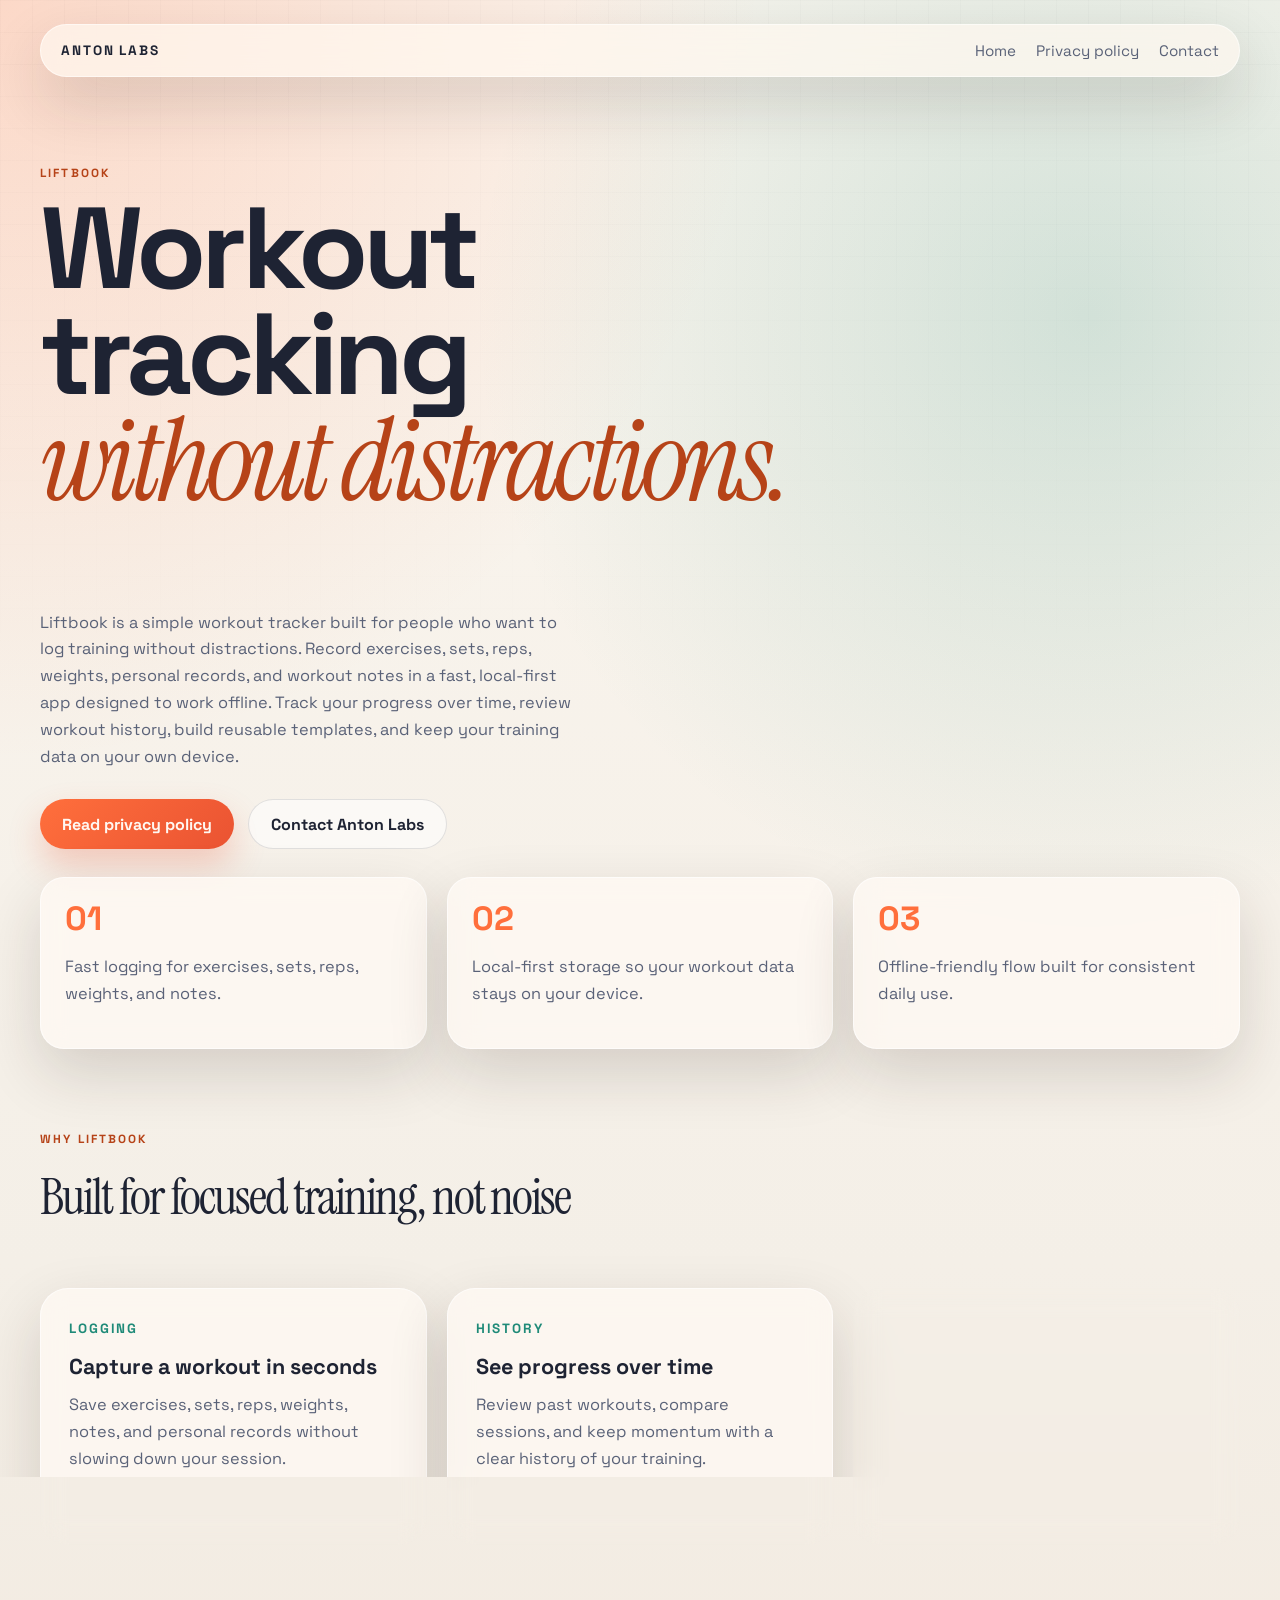
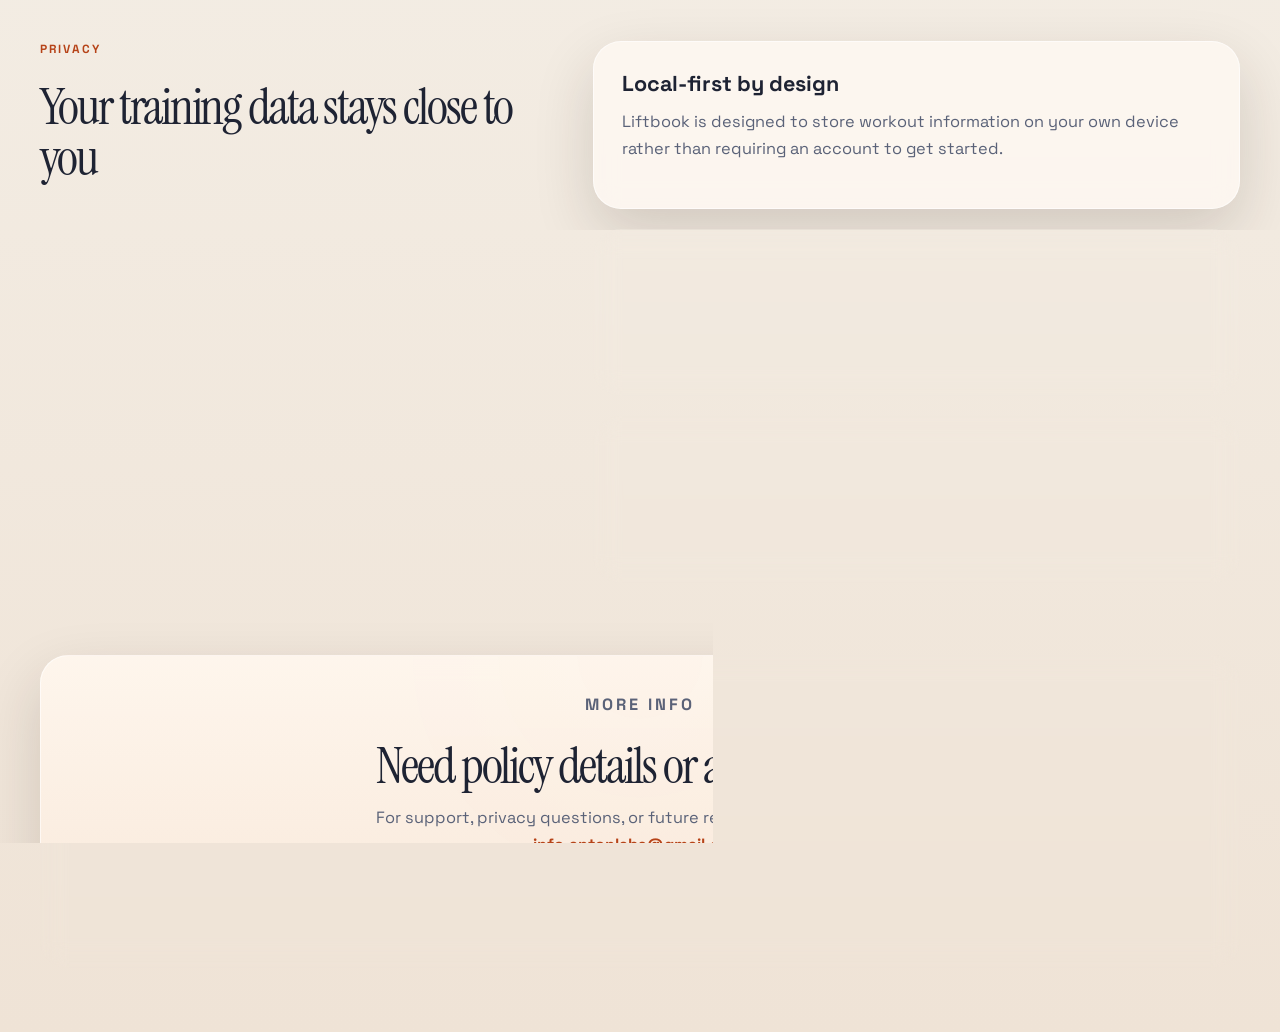
==== liftbook/index.html @ a111f19c "Add Liftbook landing and privacy pages" ====
<!DOCTYPE html>
<html lang="en">
  <head>
    <meta charset="UTF-8" />
    <meta name="viewport" content="width=device-width, initial-scale=1.0" />
    <meta
      name="description"
      content="Liftbook is a simple workout tracker built for people who want to log training without distractions."
    />
    <title>Liftbook | Anton Labs</title>
    <link rel="preconnect" href="https://fonts.googleapis.com" />
    <link rel="preconnect" href="https://fonts.gstatic.com" crossorigin />
    <link
      href="https://fonts.googleapis.com/css2?family=Instrument+Serif:ital@0;1&family=Space+Grotesk:wght@400;500;700&display=swap"
      rel="stylesheet"
    />
    <link rel="stylesheet" href="../styles.css" />
  </head>
  <body>
    <div class="page-shell">
      <header class="site-header">
        <a class="brand" href="../">ANTON LABS</a>
        <nav class="site-nav">
          <a href="../">Home</a>
          <a href="privacy-policy/">Privacy policy</a>
          <a href="mailto:info.antonlabs@gmail.com">Contact</a>
        </nav>
      </header>

      <main class="app-page">
        <section class="hero hero-single">
          <div class="hero-copy">
            <p class="eyebrow">Liftbook</p>
            <h1>
              Workout tracking
              <span>without distractions.</span>
            </h1>
            <p class="hero-text">
              Liftbook is a simple workout tracker built for people who want to
              log training without distractions. Record exercises, sets, reps,
              weights, personal records, and workout notes in a fast,
              local-first app designed to work offline. Track your progress
              over time, review workout history, build reusable templates, and
              keep your training data on your own device.
            </p>
            <div class="hero-actions">
              <a class="button button-primary" href="privacy-policy/">
                Read privacy policy
              </a>
              <a class="button button-secondary" href="mailto:info.antonlabs@gmail.com">
                Contact Anton Labs
              </a>
            </div>
          </div>
        </section>

        <section class="metrics">
          <div>
            <span class="metric-value">01</span>
            <p>Fast logging for exercises, sets, reps, weights, and notes.</p>
          </div>
          <div>
            <span class="metric-value">02</span>
            <p>Local-first storage so your workout data stays on your device.</p>
          </div>
          <div>
            <span class="metric-value">03</span>
            <p>Offline-friendly flow built for consistent daily use.</p>
          </div>
        </section>

        <section class="section">
          <div class="section-heading">
            <p class="eyebrow">Why Liftbook</p>
            <h2>Built for focused training, not noise</h2>
          </div>
          <div class="card-grid">
            <article class="info-card">
              <span class="card-tag">Logging</span>
              <h3>Capture a workout in seconds</h3>
              <p>
                Save exercises, sets, reps, weights, notes, and personal
                records without slowing down your session.
              </p>
            </article>
            <article class="info-card">
              <span class="card-tag">History</span>
              <h3>See progress over time</h3>
              <p>
                Review past workouts, compare sessions, and keep momentum with a
                clear history of your training.
              </p>
            </article>
            <article class="info-card">
              <span class="card-tag">Templates</span>
              <h3>Reuse routines that already work</h3>
              <p>
                Build repeatable workout templates so recurring training days
                are quicker to start and easier to track.
              </p>
            </article>
          </div>
        </section>

        <section class="section split-section">
          <div class="section-heading">
            <p class="eyebrow">Privacy</p>
            <h2>Your training data stays close to you</h2>
          </div>
          <div class="focus-list">
            <div class="focus-item">
              <h3>Local-first by design</h3>
              <p>
                Liftbook is designed to store workout information on your own
                device rather than requiring an account to get started.
              </p>
            </div>
            <div class="focus-item">
              <h3>Offline-friendly</h3>
              <p>
                The core app experience is built to keep working even when you
                do not have a connection.
              </p>
            </div>
            <div class="focus-item">
              <h3>Clear public policy</h3>
              <p>
                A dedicated privacy policy page explains what data the app
                stores, how it is used, and how to contact Anton Labs.
              </p>
            </div>
          </div>
        </section>

        <section class="cta">
          <p class="eyebrow">More info</p>
          <h2>Need policy details or app support?</h2>
          <p>
            For support, privacy questions, or future release updates, contact
            <a class="contact-link" href="mailto:info.antonlabs@gmail.com">info.antonlabs@gmail.com</a>.
          </p>
          <div class="hero-actions">
            <a class="button button-primary" href="privacy-policy/">
              Open privacy policy
            </a>
            <a class="button button-secondary" href="../">
              Back to Anton Labs
            </a>
          </div>
        </section>
      </main>
    </div>

    <script src="../script.js"></script>
  </body>
</html>
---- styles.css ----
:root {
  --bg: #f4efe7;
  --bg-strong: #e7d8c6;
  --panel: rgba(255, 250, 244, 0.72);
  --panel-strong: rgba(33, 40, 64, 0.92);
  --text: #1e2333;
  --muted: #5a6278;
  --line: rgba(30, 35, 51, 0.12);
  --accent: #ff6f3c;
  --accent-deep: #b64318;
  --accent-cool: #1f8a78;
  --shadow: 0 24px 60px rgba(44, 34, 24, 0.16);
}

* {
  box-sizing: border-box;
}

html {
  scroll-behavior: smooth;
}

body {
  margin: 0;
  min-height: 100vh;
  font-family: "Space Grotesk", sans-serif;
  color: var(--text);
  background:
    radial-gradient(circle at top left, rgba(255, 111, 60, 0.22), transparent 26%),
    radial-gradient(circle at 85% 12%, rgba(31, 138, 120, 0.18), transparent 24%),
    linear-gradient(180deg, #fbf6ef 0%, var(--bg) 48%, #efe3d6 100%);
}

body::before {
  content: "";
  position: fixed;
  inset: 0;
  pointer-events: none;
  background-image: linear-gradient(rgba(30, 35, 51, 0.03) 1px, transparent 1px),
    linear-gradient(90deg, rgba(30, 35, 51, 0.03) 1px, transparent 1px);
  background-size: 32px 32px;
  mask-image: linear-gradient(180deg, rgba(0, 0, 0, 0.5), transparent 80%);
}

.page-shell {
  width: min(1200px, calc(100% - 32px));
  margin: 0 auto;
  padding: 24px 0 48px;
}

.site-header {
  position: sticky;
  top: 16px;
  z-index: 10;
  display: flex;
  align-items: center;
  justify-content: space-between;
  gap: 24px;
  padding: 16px 20px;
  border: 1px solid rgba(255, 255, 255, 0.55);
  border-radius: 999px;
  background: rgba(255, 248, 240, 0.7);
  backdrop-filter: blur(14px);
  box-shadow: var(--shadow);
}

.brand,
.site-nav a,
.button {
  text-decoration: none;
}

.brand {
  color: var(--text);
  font-weight: 700;
  letter-spacing: 0.14em;
  font-size: 0.85rem;
}

.site-nav {
  display: flex;
  gap: 20px;
}

.site-nav a {
  color: var(--muted);
  font-size: 0.95rem;
}

.hero {
  display: grid;
  grid-template-columns: 1.2fr 0.8fr;
  gap: 40px;
  padding: 88px 0 56px;
  align-items: center;
}

.eyebrow {
  margin: 0 0 16px;
  color: var(--accent-deep);
  text-transform: uppercase;
  letter-spacing: 0.18em;
  font-size: 0.74rem;
  font-weight: 700;
}

h1,
h2,
h3,
p {
  margin-top: 0;
}

h1 {
  max-width: 10ch;
  font-size: clamp(3.6rem, 9vw, 7.2rem);
  line-height: 0.92;
  letter-spacing: -0.05em;
}

h1 span,
h2 {
  font-family: "Instrument Serif", serif;
  font-weight: 400;
}

h1 span {
  display: block;
  color: var(--accent-deep);
  font-style: italic;
}

.hero-text,
.info-card p,
.focus-item p,
.cta p,
.metrics p {
  color: var(--muted);
  line-height: 1.65;
  font-size: 1.02rem;
}

.hero-text {
  max-width: 34rem;
  margin-bottom: 28px;
}

.hero-actions {
  display: flex;
  flex-wrap: wrap;
  gap: 14px;
}

.button {
  display: inline-flex;
  align-items: center;
  justify-content: center;
  min-height: 50px;
  padding: 0 22px;
  border-radius: 999px;
  font-weight: 700;
  transition: transform 180ms ease, box-shadow 180ms ease, background-color 180ms ease;
}

.button:hover,
.button:focus-visible {
  transform: translateY(-2px);
}

.button-primary {
  color: #fff8f2;
  background: linear-gradient(135deg, var(--accent) 0%, #ea5332 100%);
  box-shadow: 0 16px 32px rgba(234, 83, 50, 0.25);
}

.button-secondary {
  color: var(--text);
  border: 1px solid var(--line);
  background: rgba(255, 255, 255, 0.55);
}

.hero-stage {
  position: relative;
  min-height: 420px;
  border-radius: 36px;
  overflow: hidden;
  background:
    radial-gradient(circle at 28% 30%, rgba(255, 255, 255, 0.95), transparent 28%),
    linear-gradient(160deg, #202743 0%, #223c55 54%, #152125 100%);
  box-shadow: var(--shadow);
}

.orb {
  position: absolute;
  border-radius: 50%;
  filter: blur(10px);
  opacity: 0.9;
}

.orb-one {
  width: 180px;
  height: 180px;
  top: 56px;
  left: 42px;
  background: radial-gradient(circle, rgba(255, 111, 60, 0.95), rgba(255, 111, 60, 0.12));
  animation: drift 6s ease-in-out infinite;
}

.orb-two {
  width: 220px;
  height: 220px;
  right: 10px;
  bottom: 20px;
  background: radial-gradient(circle, rgba(31, 138, 120, 0.92), rgba(31, 138, 120, 0.08));
  animation: drift 8s ease-in-out infinite reverse;
}

.stage-card {
  position: absolute;
  border-radius: 24px;
  backdrop-filter: blur(12px);
}

.card-main {
  left: 38px;
  right: 38px;
  bottom: 38px;
  padding: 24px;
  background: rgba(255, 248, 240, 0.12);
  border: 1px solid rgba(255, 255, 255, 0.16);
  color: white;
}

.card-main strong {
  display: block;
  margin-bottom: 6px;
  font-size: 1.5rem;
}

.card-main p,
.card-accent {
  color: rgba(255, 245, 239, 0.84);
}

.card-label {
  display: inline-block;
  margin-bottom: 10px;
  padding: 6px 10px;
  border-radius: 999px;
  background: rgba(255, 255, 255, 0.1);
  font-size: 0.72rem;
  letter-spacing: 0.12em;
  text-transform: uppercase;
}

.card-accent {
  top: 36px;
  right: 34px;
  display: flex;
  align-items: center;
  gap: 10px;
  padding: 14px 16px;
  background: rgba(255, 255, 255, 0.08);
  border: 1px solid rgba(255, 255, 255, 0.12);
}

.tiny-dot {
  width: 10px;
  height: 10px;
  border-radius: 50%;
  background: #95f0de;
  box-shadow: 0 0 18px rgba(149, 240, 222, 0.8);
}

.metrics,
.card-grid,
.focus-list {
  display: grid;
  gap: 20px;
}

.metrics {
  grid-template-columns: repeat(3, minmax(0, 1fr));
  padding: 0 0 34px;
}

.metrics > div,
.info-card,
.focus-item,
.cta {
  border: 1px solid rgba(255, 255, 255, 0.58);
  background: var(--panel);
  box-shadow: var(--shadow);
  backdrop-filter: blur(12px);
}

.metrics > div {
  border-radius: 24px;
  padding: 24px;
}

.metric-value {
  display: inline-block;
  margin-bottom: 18px;
  color: var(--accent);
  font-size: 2.1rem;
  font-weight: 700;
  line-height: 1;
}

.section {
  padding: 48px 0;
}

.section-heading {
  display: grid;
  gap: 10px;
  margin-bottom: 24px;
}

h2 {
  font-size: clamp(2.2rem, 4vw, 4rem);
  line-height: 0.98;
  letter-spacing: -0.04em;
}

.card-grid {
  grid-template-columns: repeat(3, minmax(0, 1fr));
}

.info-card,
.focus-item,
.cta {
  border-radius: 28px;
  padding: 28px;
}

.card-tag {
  display: inline-block;
  margin-bottom: 16px;
  color: var(--accent-cool);
  font-size: 0.84rem;
  font-weight: 700;
  text-transform: uppercase;
  letter-spacing: 0.14em;
}

.info-card h3,
.focus-item h3 {
  margin-bottom: 12px;
  font-size: 1.35rem;
}

.split-section {
  display: grid;
  grid-template-columns: 0.9fr 1.1fr;
  gap: 24px;
  align-items: start;
}

.focus-list {
  grid-template-columns: 1fr;
}

.focus-item:nth-child(2) {
  background: rgba(255, 237, 224, 0.84);
}

.focus-item:nth-child(3) {
  background: rgba(235, 250, 246, 0.9);
}

.cta {
  margin: 24px 0 16px;
  padding: 36px 32px;
  text-align: center;
  background:
    linear-gradient(180deg, rgba(255, 247, 238, 0.92), rgba(249, 232, 217, 0.92)),
    radial-gradient(circle at top, rgba(255, 111, 60, 0.16), transparent 40%);
}

.cta h2 {
  margin-bottom: 14px;
}

.cta p {
  max-width: 42rem;
  margin: 0 auto 22px;
}

.contact-link {
  color: var(--accent-deep);
  font-weight: 700;
  text-decoration-thickness: 2px;
  text-underline-offset: 0.18em;
}

.text-link {
  color: var(--accent-deep);
  font-weight: 700;
  text-decoration: none;
}

.text-link:hover,
.text-link:focus-visible {
  text-decoration: underline;
  text-decoration-thickness: 2px;
  text-underline-offset: 0.2em;
}

.hero-single {
  grid-template-columns: 1fr;
  padding-bottom: 28px;
}

.app-page .hero-copy,
.policy-heading,
.policy-card {
  max-width: 960px;
}

.policy-page {
  padding: 68px 0 48px;
}

.policy-heading {
  margin: 0 auto 24px;
}

.policy-card {
  margin: 0 auto;
  padding: 32px;
  border: 1px solid rgba(255, 255, 255, 0.58);
  border-radius: 28px;
  background: var(--panel);
  box-shadow: var(--shadow);
  backdrop-filter: blur(12px);
}

.policy-card h2 {
  margin: 28px 0 12px;
  font-size: clamp(1.6rem, 3vw, 2.3rem);
}

.policy-card p,
.policy-list li {
  color: var(--muted);
  line-height: 1.7;
  font-size: 1rem;
}

.policy-list {
  margin: 0 0 12px;
  padding-left: 22px;
}

.reveal {
  opacity: 0;
  transform: translateY(28px);
  transition: opacity 700ms ease, transform 700ms ease;
}

.reveal.is-visible {
  opacity: 1;
  transform: translateY(0);
}

@keyframes drift {
  0%,
  100% {
    transform: translate3d(0, 0, 0) scale(1);
  }
  50% {
    transform: translate3d(0, -14px, 0) scale(1.04);
  }
}

@media (max-width: 920px) {
  .hero,
  .split-section,
  .card-grid,
  .metrics {
    grid-template-columns: 1fr;
  }

  .hero {
    padding-top: 52px;
  }

  h1 {
    max-width: 12ch;
  }
}

@media (max-width: 640px) {
  .page-shell {
    width: min(100% - 20px, 1200px);
    padding-top: 12px;
  }

  .site-header {
    position: static;
    flex-direction: column;
    align-items: flex-start;
    border-radius: 28px;
  }

  .site-nav {
    flex-wrap: wrap;
    gap: 14px;
  }

  .hero-stage {
    min-height: 340px;
  }

  .card-main,
  .card-accent {
    left: 20px;
    right: 20px;
  }

  .card-accent {
    top: 20px;
  }

  .card-main {
    bottom: 20px;
  }

  .info-card,
  .focus-item,
  .cta,
  .metrics > div {
    padding: 22px;
  }
}
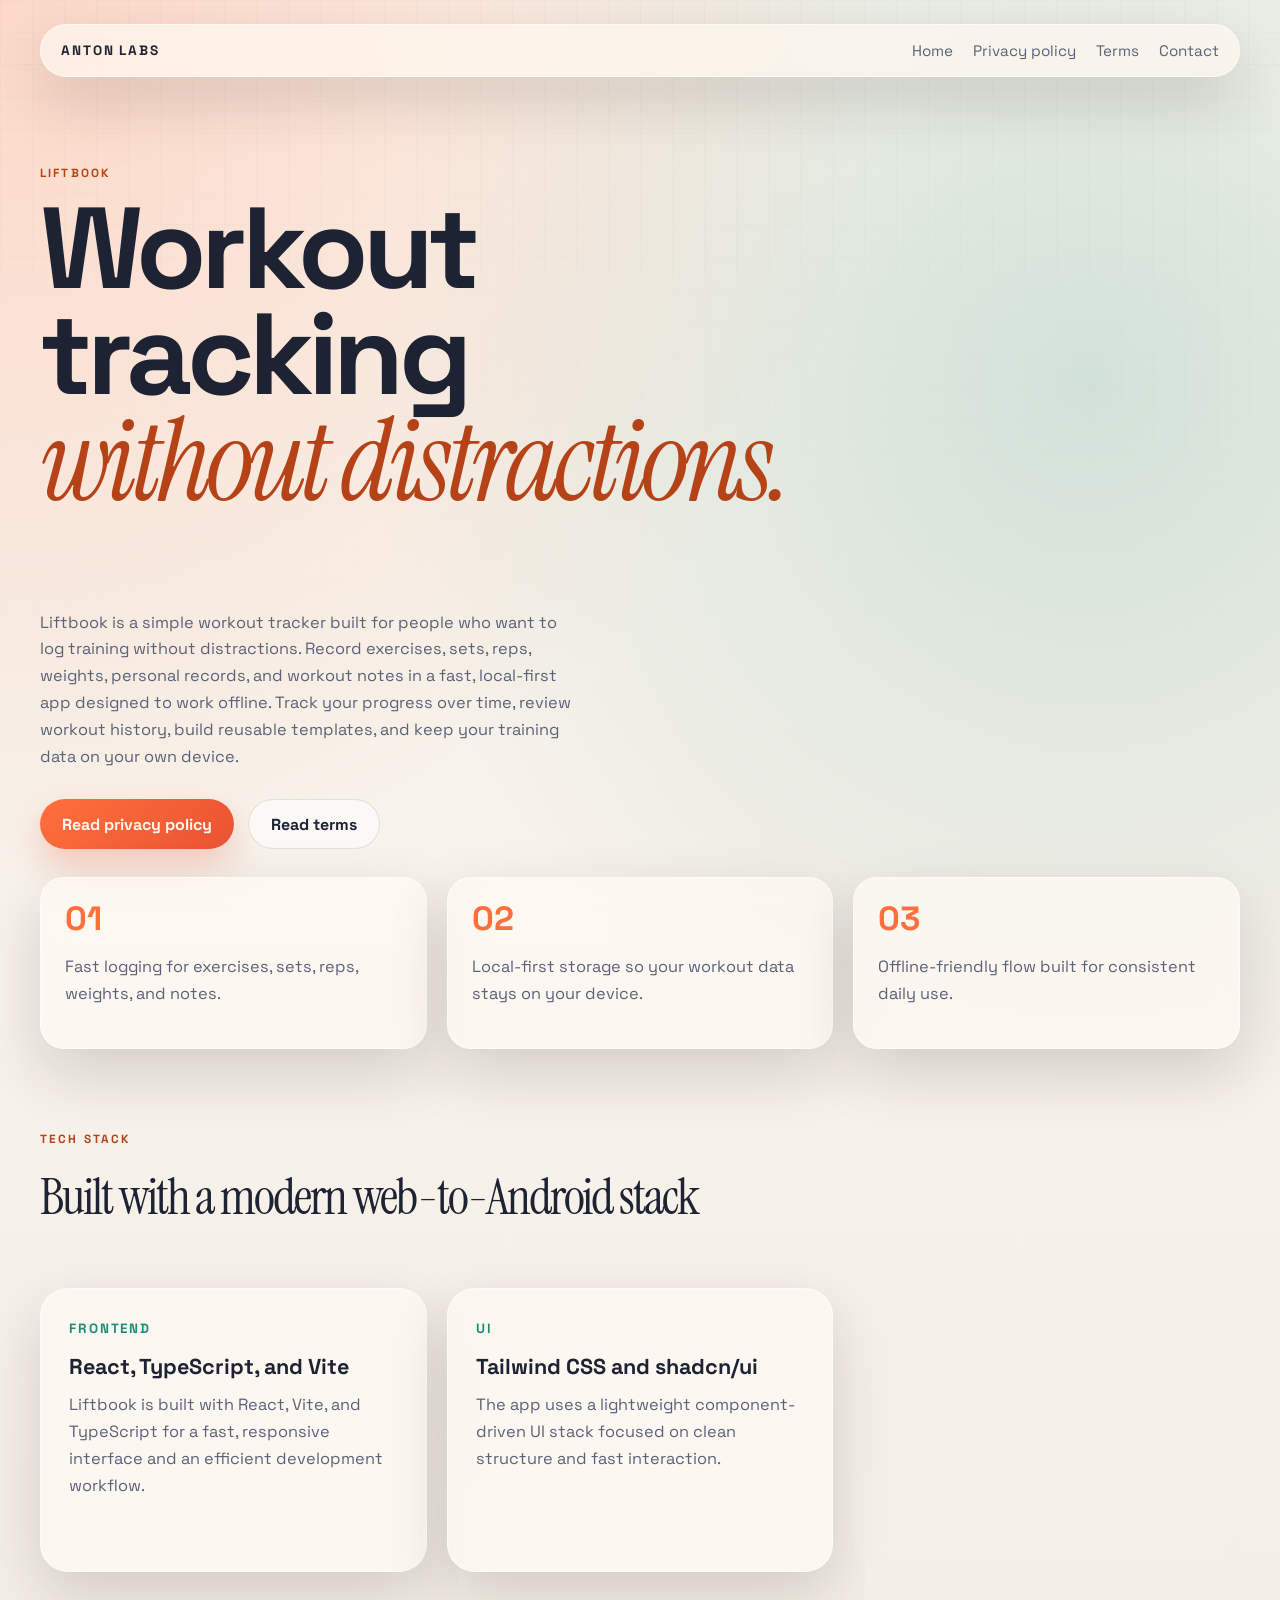
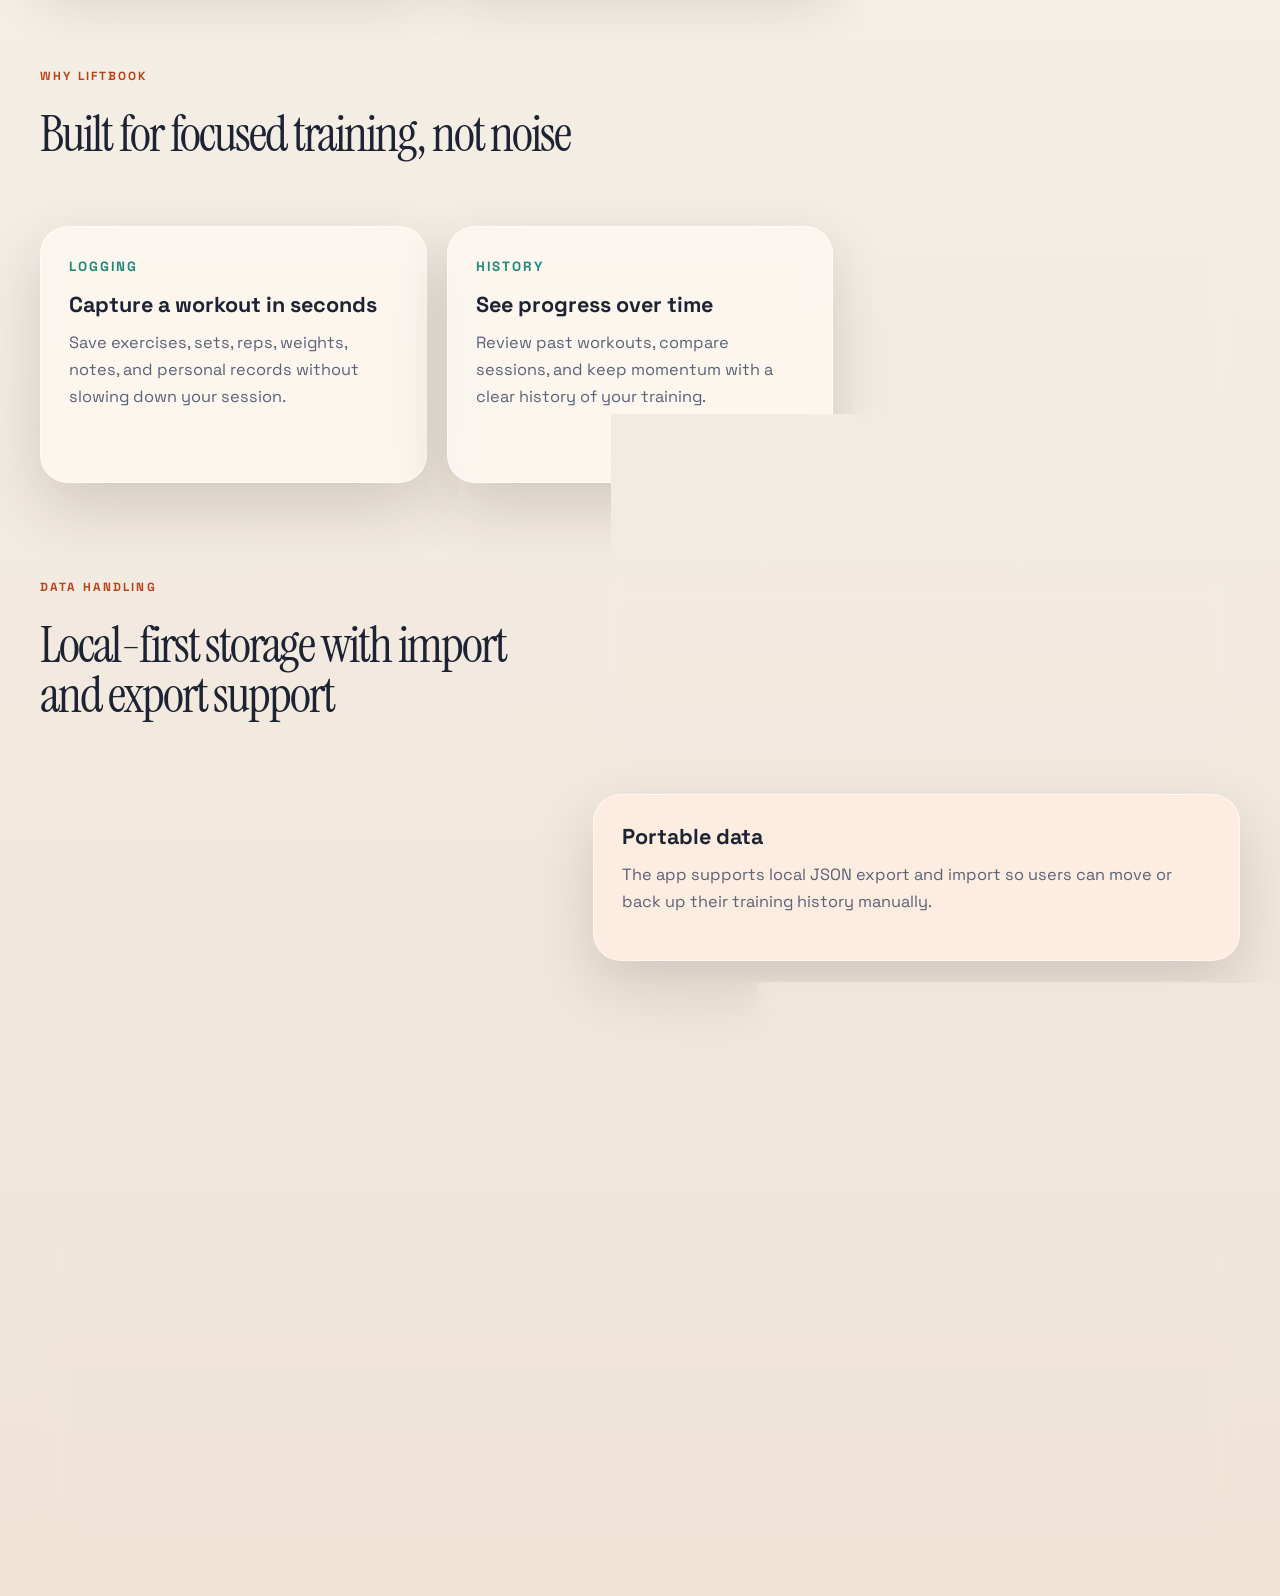
==== commit daaf5b1c: "Update Liftbook legal pages" ====
--- a/liftbook/index.html
+++ b/liftbook/index.html
@@ -23,6 +23,7 @@
         <nav class="site-nav">
           <a href="../">Home</a>
           <a href="privacy-policy/">Privacy policy</a>
+          <a href="terms/">Terms</a>
           <a href="mailto:info.antonlabs@gmail.com">Contact</a>
         </nav>
       </header>
@@ -47,8 +48,8 @@
               <a class="button button-primary" href="privacy-policy/">
                 Read privacy policy
               </a>
-              <a class="button button-secondary" href="mailto:info.antonlabs@gmail.com">
-                Contact Anton Labs
+              <a class="button button-secondary" href="terms/">
+                Read terms
               </a>
             </div>
           </div>
@@ -66,6 +67,40 @@
           <div>
             <span class="metric-value">03</span>
             <p>Offline-friendly flow built for consistent daily use.</p>
+          </div>
+        </section>
+
+        <section class="section">
+          <div class="section-heading">
+            <p class="eyebrow">Tech stack</p>
+            <h2>Built with a modern web-to-Android stack</h2>
+          </div>
+          <div class="card-grid">
+            <article class="info-card">
+              <span class="card-tag">Frontend</span>
+              <h3>React, TypeScript, and Vite</h3>
+              <p>
+                Liftbook is built with React, Vite, and TypeScript for a fast,
+                responsive interface and an efficient development workflow.
+              </p>
+            </article>
+            <article class="info-card">
+              <span class="card-tag">UI</span>
+              <h3>Tailwind CSS and shadcn/ui</h3>
+              <p>
+                The app uses a lightweight component-driven UI stack focused on
+                clean structure and fast interaction.
+              </p>
+            </article>
+            <article class="info-card">
+              <span class="card-tag">Android</span>
+              <h3>Capacitor packaging for mobile delivery</h3>
+              <p>
+                The Android build is packaged through Capacitor while workout
+                data remains local on the device through IndexedDB and browser
+                storage.
+              </p>
+            </article>
           </div>
         </section>
 
@@ -104,29 +139,30 @@
 
         <section class="section split-section">
           <div class="section-heading">
-            <p class="eyebrow">Privacy</p>
-            <h2>Your training data stays close to you</h2>
+            <p class="eyebrow">Data handling</p>
+            <h2>Local-first storage with import and export support</h2>
           </div>
           <div class="focus-list">
             <div class="focus-item">
-              <h3>Local-first by design</h3>
+              <h3>Stored on device</h3>
               <p>
-                Liftbook is designed to store workout information on your own
-                device rather than requiring an account to get started.
+                Liftbook currently stores workout data locally using IndexedDB
+                for workouts, templates, and records, plus <code>localStorage</code>
+                for active session state and preferences.
               </p>
             </div>
             <div class="focus-item">
-              <h3>Offline-friendly</h3>
+              <h3>Portable data</h3>
               <p>
-                The core app experience is built to keep working even when you
-                do not have a connection.
+                The app supports local JSON export and import so users can move
+                or back up their training history manually.
               </p>
             </div>
             <div class="focus-item">
-              <h3>Clear public policy</h3>
+              <h3>Clear public docs</h3>
               <p>
-                A dedicated privacy policy page explains what data the app
-                stores, how it is used, and how to contact Anton Labs.
+                Privacy and usage terms are published openly so store listings
+                and support links can point to stable public pages.
               </p>
             </div>
           </div>
@@ -134,7 +170,7 @@
 
         <section class="cta">
           <p class="eyebrow">More info</p>
-          <h2>Need policy details or app support?</h2>
+          <h2>Need policy details, terms, or app support?</h2>
           <p>
             For support, privacy questions, or future release updates, contact
             <a class="contact-link" href="mailto:info.antonlabs@gmail.com">info.antonlabs@gmail.com</a>.
@@ -143,8 +179,11 @@
             <a class="button button-primary" href="privacy-policy/">
               Open privacy policy
             </a>
-            <a class="button button-secondary" href="../">
-              Back to Anton Labs
+            <a class="button button-secondary" href="terms/">
+              Open terms of use
+            </a>
+            <a class="button button-secondary" href="mailto:info.antonlabs@gmail.com">
+              Contact Anton Labs
             </a>
           </div>
         </section>
